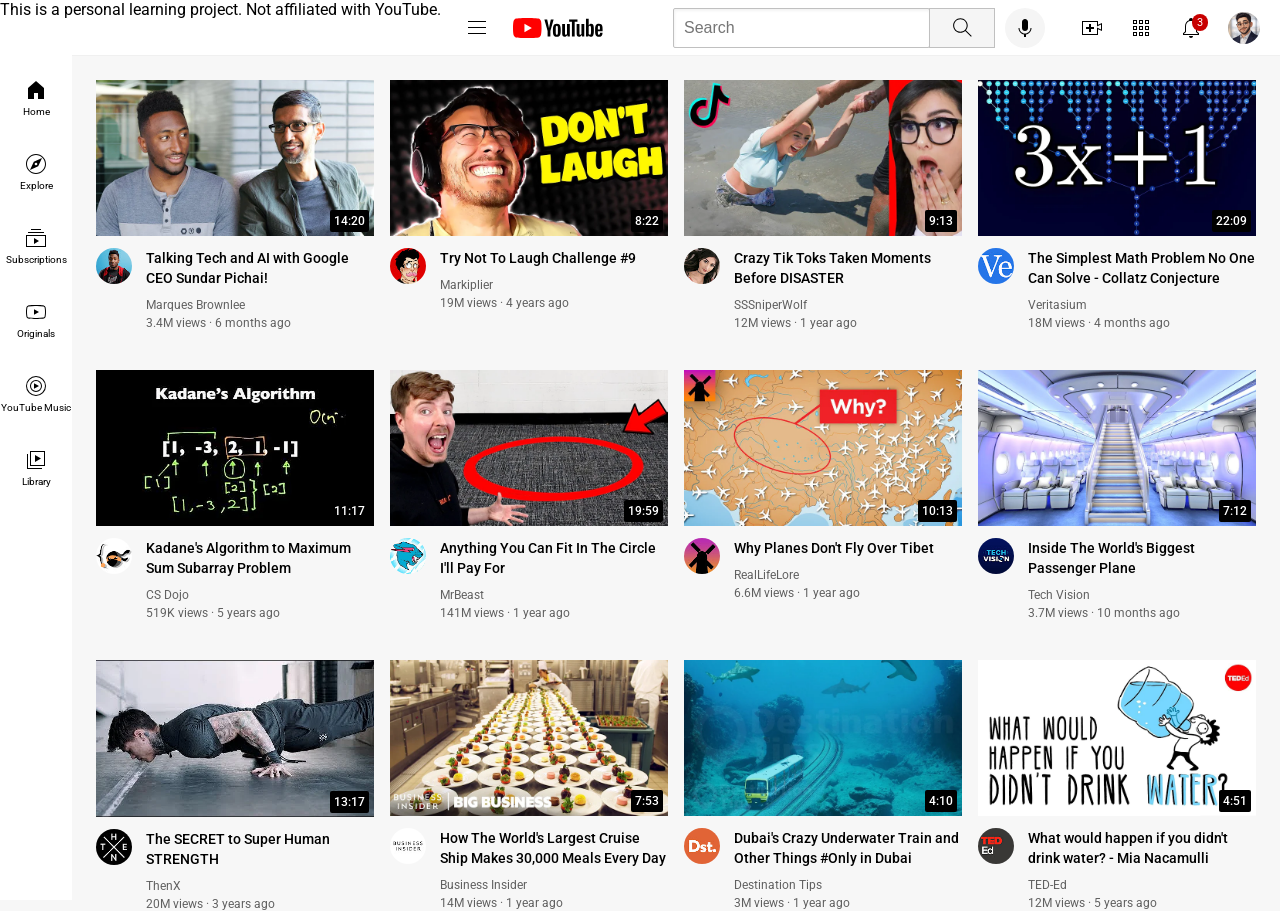
==== index.html @ 5ce77822 "Update index.html" ====
<!DOCTYPE html>
<html>
  <head>
    <title> Youtube.com Clone </title>

    <link rel="preconnect" href="https://fonts.googleapis.com">
    <link rel="preconnect" href="https://fonts.gstatic.com" crossorigin>
    <link href="https://fonts.googleapis.com/css2?family=Roboto:ital,wght@0,100..900;1,100..900&display=swap"
      rel="stylesheet">

    <link rel="stylesheet" href="styles/general.css">
    <link rel="stylesheet" href="styles/header.css">
    <link rel="stylesheet" href="styles/video.css">
    <link rel="stylesheet" href="styles/sidebar.css">
  </head>

  <body>
    <header class="header"> This is a personal learning project. Not affiliated with YouTube.

      <div class="left-section"> 
        <img class="hamburger-menu" src="icons/hamburger-menu.svg"> 
        <img class="youtube-logo" src="icons/youtube-logo.svg">
      </div>

      <div class="middle-section"> 
        <input class = "search-bar" type="text" placeholder = "Search">
        <button class="search-button"> 
          <img class="search-icon" src="icons/search.svg">
          <div class="tooltip"> Search </div> 
        </button> 
        <button class="voice-search-button"> 
          <img class="voice-search-icon" src="icons/voice-search-icon.svg">
          <div class="tooltip"> Search with your voice </div> 
        </button>
      </div>

      <div class="right-section">

        <div class="upload-icon-container">
          <img class="upload-icon" src= "icons/upload.svg">
          <div class="tooltip"> Create </div> 
        </div>

        <div class="youtube-apps-container">
          <img class="youtube-apps-icon" src="icons/youtube-apps.svg">
          <div class="tooltip"> YouTube apps </div>
        </div>

        <div class="notifications-icon-container">
          <img class="notifications-icon" src="icons/notifications.svg">
          <div class="notifications-count"> 3 </div>
          <div class="tooltip"> Notifications </div>
        </div>

        <img class="current-user-picture" src="channel-pictures/my-channel.png">
      </div>
    </header>

    <nav class="sidebar">
      <div class=" sidebar-link">
        <img src="icons/home.svg">
        <div> Home </div>
      </div>
      <div class=" sidebar-link">
        <img src="icons/explore.svg">
         <div> Explore </div>
      </div>
      <div class=" sidebar-link">
        <img src="icons/subscriptions.svg">
        <div> Subscriptions </div>
      </div>
      <div class=" sidebar-link">
        <img src="icons/originals.svg">
        <div> Originals </div>
      </div>
      <div class=" sidebar-link">
        <img src="icons/youtube-music.svg">
        <div> YouTube Music </div>
      </div>
      <div class=" sidebar-link">
        <img src="icons/library.svg">
        <div> Library </div>
      </div>
    </nav>

    <main>
      <section class="video-grid">
        <!-- 0 Video Preview Content -->
        <div class="video-preview">
          <!-- 1st Vertical Layout (Thumbnail + Content) -->
          <div class="thumbnail-row">
            <img class = "thumbnail" src="thumbnail/thumbnail-1.webp">
            <div class="video-time" >14:20 </div>
          </div>
          <!-- end 1 -->

          <!-- 2nd Horizontal Layout (Channel Pic + Title/ Author/ Date) -->
          <div class="video-info-grid">
            <div class="channel-picture">
              <img class="profile-picture" src="channel-pictures/channel-1.jpeg">
            </div>

            <!-- Inner Vertical Layout (Title + Author + Date) -->
            <div class="video-info">
              <p class = "video-title"> Talking Tech and AI with Google CEO Sundar Pichai! </p>
              <p class = "video-author"> Marques Brownlee </p> 
              <p class = "video-stats"> 3.4M views &#183; 6 months ago </p>  
            </div>
          </div>
          <!-- end 2 -->
        </div>
        <!-- end 0 -->

        <div class="video-preview">
          <div class="thumbnail-row">
            <img class = "thumbnail" src="thumbnail/thumbnail-2.webp">
            <div class="video-time" > 8:22 </div>
          </div>

          <div class="video-info-grid">
            <div class="channel-picture">
              <img class="profile-picture" src="channel-pictures/channel-2.jpeg">
            </div>

            <div class="video-info">
              <p class = "video-title"> Try Not To Laugh Challenge #9 </p>
              <p class = "video-author"> Markiplier </p> 
              <p class = "video-stats"> 19M views &#183; 4 years ago </p> 
            </div>
          </div>
        </div>

        <div class="video-preview">
          <div class="thumbnail-row">
            <img class = "thumbnail" src="thumbnail/thumbnail-3.webp">
            <div class="video-time" > 9:13 </div>
          </div>

          <div class="video-info-grid">
            <div class="channel-picture">
              <img class="profile-picture" src="channel-pictures/channel-3.jpeg">
            </div>

            <div class="video-info">
              <p class = "video-title"> Crazy Tik Toks Taken Moments Before DISASTER </p>
              <p class = "video-author"> SSSniperWolf </p> 
              <p class = "video-stats"> 12M views &#183; 1 year ago </p>
            </div>
          </div>
        </div>


        <div class="video-preview">
          <div class="thumbnail-row">
            <img class = "thumbnail" src="thumbnail/thumbnail-4.webp">
            <div class="video-time" > 22:09 </div>
          </div>

          <div class="video-info-grid">
            <div class="channel-picture">
              <img class="profile-picture" src="channel-pictures/channel-4.jpeg">
            </div>

            <div class="video-info">
              <p class = "video-title"> The Simplest Math Problem No One Can Solve - Collatz Conjecture </p>
              <p class = "video-author"> Veritasium </p> 
              <p class = "video-stats"> 18M views &#183; 4 months ago </p>
            </div>
          </div>
        </div>

        <div class="video-preview">
          <div class="thumbnail-row">
            <img class = "thumbnail" src="thumbnail/thumbnail-5.webp">
            <div class="video-time" >11:17 </div>
          </div>

          <div class="video-info-grid">
            <div class="channel-picture">
              <img class="profile-picture" src="channel-pictures/channel-5.jpeg">
            </div>

            <div class="video-info">
              <p class = "video-title"> Kadane's Algorithm to Maximum Sum Subarray Problem </p>
              <p class = "video-author"> CS Dojo </p> 
              <p class = "video-stats"> 519K views &#183; 5 years ago </p>  
            </div>
          </div>
        </div>

        <div class="video-preview">
          <div class="thumbnail-row">
            <img class = "thumbnail" src="thumbnail/thumbnail-6.webp">
            <div class="video-time" >19:59 </div>
          </div>

          <div class="video-info-grid">
            <div class="channel-picture">
              <img class="profile-picture" src="channel-pictures/channel-6.jpeg">
            </div>

            <div class="video-info">
              <p class = "video-title"> Anything You Can Fit In The Circle I'll Pay For </p>
              <p class = "video-author"> MrBeast </p> 
              <p class = "video-stats"> 141M views &#183; 1 year ago </p> 
            </div>
          </div>
        </div>

        <div class="video-preview">
          <div class="thumbnail-row">
            <img class = "thumbnail" src="thumbnail/thumbnail-7.webp">
            <div class="video-time" > 10:13 </div>
          </div>

          <div class="video-info-grid">
            <div class="channel-picture">
              <img class="profile-picture" src="channel-pictures/channel-7.jpeg">
            </div>

            <div class="video-info">
              <p class = "video-title"> Why Planes Don't Fly Over Tibet </p>
              <p class = "video-author"> RealLifeLore </p> 
              <p class = "video-stats"> 6.6M views &#183; 1 year ago </p> 
            </div>
          </div>
        </div> 

        <div class="video-preview">
          <div class="thumbnail-row">
            <img class = "thumbnail" src="thumbnail/thumbnail-8.webp">
            <div class="video-time" > 7:12 </div>
          </div>

          <div class="video-info-grid">
            <div class="channel-picture">
              <img class="profile-picture" src="channel-pictures/channel-8.jpeg">
            </div>

            <div class="video-info">
              <p class = "video-title"> Inside The World's Biggest Passenger Plane </p>
              <p class = "video-author"> Tech Vision </p> 
              <p class = "video-stats"> 3.7M views &#183; 10 months ago </p> 
            </div>
          </div>
        </div> 

        <div class="video-preview">
          <div class="thumbnail-row">
            <img class = "thumbnail" src="thumbnail/thumbnail-9.webp">
            <div class="video-time"> 13:17 </div>
          </div>

          <div class="video-info-grid">
            <div class="channel-picture">
              <img class="profile-picture" src="channel-pictures/channel-9.jpeg">
            </div>

            <div class="video-info">
              <p class = "video-title"> The SECRET to Super Human STRENGTH </p>
              <p class = "video-author"> ThenX </p> 
              <p class = "video-stats"> 20M views &#183; 3 years ago </p> 
            </div>
          </div>
        </div>

        <div class="video-preview">
          <div class="thumbnail-row">
            <img class = "thumbnail" src="thumbnail/thumbnail-10.webp">
            <div class="video-time" > 7:53 </div>
          </div>

          <div class="video-info-grid">
            <div class="channel-picture">
              <img class="profile-picture" src="channel-pictures/channel-10.jpeg">
            </div>

            <div class="video-info">
              <p class = "video-title"> How The World's Largest Cruise Ship Makes 30,000 Meals Every Day </p>
              <p class = "video-author"> Business Insider </p> 
              <p class = "video-stats"> 14M views &#183; 1 year ago </p> 
            </div>
          </div>
        </div> 

        <div class="video-preview">
          <div class="thumbnail-row">
            <img class = "thumbnail" src="thumbnail/thumbnail-11.webp">
            <div class="video-time" > 4:10 </div>
          </div>

          <div class="video-info-grid">
            <div class="channel-picture">
              <img class="profile-picture" src="channel-pictures/channel-11.jpeg">
            </div>

            <div class="video-info">
              <p class = "video-title"> Dubai's Crazy Underwater Train and Other Things #Only in Dubai </p>
              <p class = "video-author"> Destination Tips </p> 
              <p class = "video-stats"> 3M views &#183; 1 year ago </p> 
            </div>
          </div>
        </div> 

        <div class="video-preview">
          <div class="thumbnail-row">
            <img class = "thumbnail" src="thumbnail/thumbnail-12.webp">
            <div class="video-time" > 4:51 </div>
          </div>

          <div class="video-info-grid">
            <div class="channel-picture">
              <img class="profile-picture" src="channel-pictures/channel-12.jpeg">
            </div>

            <div class="video-info">
              <p class = "video-title"> What would happen if you didn't drink water? - Mia Nacamulli </p>
              <p class = "video-author"> TED-Ed </p> 
              <p class = "video-stats"> 12M views &#183; 5 years ago </p> 
            </div>
          </div>
        </div> 
      
      
      
      
      </section> 
    </main>
  </body>
</html>

<!--
We cannot put stuff inside an image, so a trick is to wrap the image around a div.
- -->
---- styles/general.css ----
p{
  margin-top: 0;
  margin-bottom: 0;
}

body{
  font-family: Roboto, Arial;
  margin: 0;
  padding-top: 80px;
  padding-left: 96px;
  padding-right: 24px;
  background-color: rgb(247, 247, 247);
}
---- styles/header.css ----
.header{
  height: 55px;
  display: flex;
  flex-direction: row;
  justify-content: space-between;
  
  position: fixed;
  top: 0;
  left: 0;
  right: 0;
  z-index: 100;

  background-color: white;

    border-bottom-style: solid;
  border-bottom-width: 1px;
  border-bottom-color: rgb(240, 240, 240);
}

.left-section{
  display: flex;
  align-items: center;
}

.hamburger-menu{
  height: 24px;
  margin-left: 24px;
  margin-right: 24px;
}

.youtube-logo{
  height: 20px;
}

.middle-section{
  flex: 1;
  margin-left: 70px;
  margin-right: 35px;
  max-width: 500px;
  display: flex;
  align-items: center;
}

.search-bar{
  flex: 1;
  height: 36px;
  padding-left: 10px;
  font-size: 16px;
  border-width: 1px;
  border-style: solid;
  border-color: rgb(192, 192, 192);
  border-radius: 2px;
  box-shadow: inset 1px 2px 3px rgba(0, 0, 0, 0.05);
  width:0;

}

.search-bar::placeholder{
  font-size: 16px;
}

.search-button{
  height: 40px;
  width: 66px;
  background-color: rgb(245, 245, 245);
  border-width: 1px;
  border-style: solid;
  border-color: rgb(192, 192, 192);
  margin-left: -1px;
  margin-right: 10px;
}

.search-button,
.voice-search-button,
.upload-icon-container,
.youtube-apps-container,
.notifications-icon-container {
  position: relative;
  display: flex;
  justify-content: center;
  align-items: center;

}

.search-button .tooltip,
.voice-search-button .tooltip,
.upload-icon-container .tooltip,
.youtube-apps-container .tooltip,
.notifications-icon-container .tooltip{
  position: absolute;
  background-color: gray;
  color: white;
  padding-top: 4px;
  padding-bottom: 4px;
  padding-left: 8px;
  padding-right: 8px;
  border-radius: 2px;
  font-size: 12px;
  bottom: -30px;
  opacity: 0;
  transition: opacity 0.15s;
  pointer-events: none;
  white-space: nowrap;

}

.search-button:hover .tooltip,
.voice-search-button:hover .tooltip,
.upload-icon-container:hover .tooltip,
.youtube-apps-container:hover .tooltip,
.notifications-icon-container:hover .tooltip {
  opacity: 1;
}

.search-icon{
  height: 25px;


}

.voice-search-button{
  height: 40px;
  width: 40px;
  border-radius: 20px;
  border: none;
  background-color: rgb(245, 245, 245);
}

.voice-search-icon{
  height: 24px;

}

.right-section{
  width: 180px;
  margin-right: 20px;
  display: flex;
  align-items: center;
  justify-content: space-between;
  flex-shrink: 0;
}

.upload-icon,
.youtube-apps-icon,
.notifications-icon{
  height: 24px;
}

.notifications-count{
  position: absolute;
  top: -2px;
  right: -5px;
  background-color: rgb(200, 0, 0);
  color: white;

  font-size: 11px;
  padding-left: 5px;
  padding-right: 5px;
  padding-top: 2px;
  padding-bottom: 2px;
  border-radius: 10px;
}

.current-user-picture{
  height: 32px;
  border-radius: 16px;
}
---- styles/video.css ----
.thumbnail-row{
  margin-bottom: 8px;
  position: relative;
}

.thumbnail{
  width: 100%;
}

.video-info-grid{
  display: grid;
  grid-template-columns: 50px 1fr;
}

.profile-picture{
  width: 36px; /*this is inside channel picture, so we might have to match or lessen width (50px) */
  border-radius: 50px;
}

.video-title{
  margin-top: 0;
  font-size: 14px;
  font-weight: 500;
  line-height: 20px;
  margin-bottom: 10px;
}

.video-author{
  margin-bottom:4px;
}

.video-author, 
.video-stats{
  font-size: 12px;
  color: rgb(96, 96, 96)
}

.video-grid{
  display: grid;
  grid-template-columns: 1fr 1fr 1fr;
  column-gap: 16px;
  row-gap: 40px;
}

@media (max-width: 750px) {
  .video-grid{
    grid-template-columns: 1fr 1fr;
  }
}

/* Redundant - only for practice

@media (min-width: 751px) and (max-width: 999px) {
    .video-grid{
    grid-template-columns: 1fr 1fr 1fr;
  }
}
*/
@media (min-width: 1000px) {
  .video-grid{
    grid-template-columns: 1fr 1fr 1fr 1fr;
  }
}

.video-time{
  font-size: 12px;
  font-weight: 500;

  padding: 4px;
  border-radius: 2px;
  background-color: black;
  color: white;
  position: absolute;
  bottom: 8px;
  right: 5px;
}
---- styles/sidebar.css ----
.sidebar{
  position: fixed;
  left: 0;
  bottom: 0;
  top: 55px;
  background-color: white;
  width: 72px;
  z-index: 200;
  padding-top: 5px;
}

.sidebar-link{
  height: 74px;

  display: flex;
  justify-content: center; 
  align-items: center;
  flex-direction: column;
  cursor: pointer;

}

.sidebar-link:hover{
  background-color: rgb(235, 235, 235);

}

.sidebar-link img{
  height: 24px;
  margin-bottom: 4px;
}

.sidebar-link div{
  font-size: 10px;
}
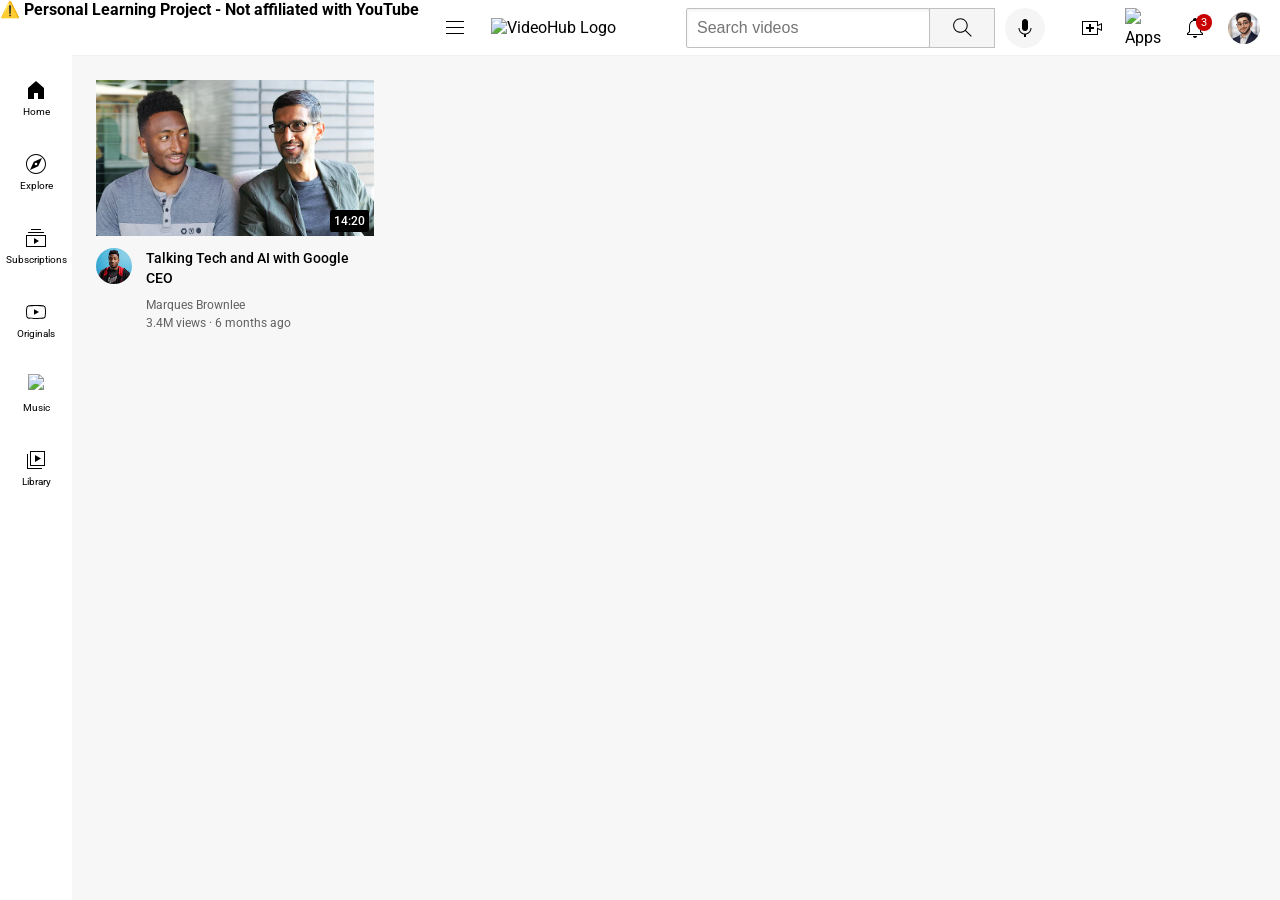
==== commit 628be4a8: "Update index.html" ====
--- a/index.html
+++ b/index.html
@@ -1,12 +1,10 @@
 <!DOCTYPE html>
 <html>
   <head>
-    <title> Youtube.com Clone </title>
-
+    <title>VideoHub Learning Project</title>
     <link rel="preconnect" href="https://fonts.googleapis.com">
     <link rel="preconnect" href="https://fonts.gstatic.com" crossorigin>
-    <link href="https://fonts.googleapis.com/css2?family=Roboto:ital,wght@0,100..900;1,100..900&display=swap"
-      rel="stylesheet">
+    <link href="https://fonts.googleapis.com/css2?family=Roboto:ital,wght@0,100..900;1,100..900&display=swap" rel="stylesheet">
 
     <link rel="stylesheet" href="styles/general.css">
     <link rel="stylesheet" href="styles/header.css">
@@ -15,320 +13,80 @@
   </head>
 
   <body>
-    <header class="header"> This is a personal learning project. Not affiliated with YouTube.
+    <!-- Disclaimer visible on the page -->
+    <header class="header">
+      <strong>⚠️ Personal Learning Project - Not affiliated with YouTube</strong>
 
-      <div class="left-section"> 
-        <img class="hamburger-menu" src="icons/hamburger-menu.svg"> 
-        <img class="youtube-logo" src="icons/youtube-logo.svg">
+      <div class="left-section">
+        <img class="hamburger-menu" src="icons/hamburger-menu.svg">
+        <!-- Replace logo with neutral placeholder -->
+        <img class="site-logo" src="icons/videohub-logo.svg" alt="VideoHub Logo">
       </div>
 
-      <div class="middle-section"> 
-        <input class = "search-bar" type="text" placeholder = "Search">
-        <button class="search-button"> 
+      <div class="middle-section">
+        <input class="search-bar" type="text" placeholder="Search videos">
+        <button class="search-button">
           <img class="search-icon" src="icons/search.svg">
-          <div class="tooltip"> Search </div> 
-        </button> 
-        <button class="voice-search-button"> 
+          <div class="tooltip">Search</div>
+        </button>
+        <button class="voice-search-button">
           <img class="voice-search-icon" src="icons/voice-search-icon.svg">
-          <div class="tooltip"> Search with your voice </div> 
+          <div class="tooltip">Voice Search</div>
         </button>
       </div>
 
       <div class="right-section">
-
         <div class="upload-icon-container">
-          <img class="upload-icon" src= "icons/upload.svg">
-          <div class="tooltip"> Create </div> 
+          <img class="upload-icon" src="icons/upload.svg">
+          <div class="tooltip">Create</div>
         </div>
 
-        <div class="youtube-apps-container">
-          <img class="youtube-apps-icon" src="icons/youtube-apps.svg">
-          <div class="tooltip"> YouTube apps </div>
+        <div class="apps-container">
+          <img class="apps-icon" src="icons/apps.svg">
+          <div class="tooltip">Apps</div>
         </div>
 
         <div class="notifications-icon-container">
           <img class="notifications-icon" src="icons/notifications.svg">
-          <div class="notifications-count"> 3 </div>
-          <div class="tooltip"> Notifications </div>
+          <div class="notifications-count">3</div>
+          <div class="tooltip">Notifications</div>
         </div>
 
-        <img class="current-user-picture" src="channel-pictures/my-channel.png">
+        <img class="current-user-picture" src="channel-pictures/my-channel.png" alt="Profile">
       </div>
     </header>
 
     <nav class="sidebar">
-      <div class=" sidebar-link">
-        <img src="icons/home.svg">
-        <div> Home </div>
-      </div>
-      <div class=" sidebar-link">
-        <img src="icons/explore.svg">
-         <div> Explore </div>
-      </div>
-      <div class=" sidebar-link">
-        <img src="icons/subscriptions.svg">
-        <div> Subscriptions </div>
-      </div>
-      <div class=" sidebar-link">
-        <img src="icons/originals.svg">
-        <div> Originals </div>
-      </div>
-      <div class=" sidebar-link">
-        <img src="icons/youtube-music.svg">
-        <div> YouTube Music </div>
-      </div>
-      <div class=" sidebar-link">
-        <img src="icons/library.svg">
-        <div> Library </div>
-      </div>
+      <div class="sidebar-link"><img src="icons/home.svg"><div>Home</div></div>
+      <div class="sidebar-link"><img src="icons/explore.svg"><div>Explore</div></div>
+      <div class="sidebar-link"><img src="icons/subscriptions.svg"><div>Subscriptions</div></div>
+      <div class="sidebar-link"><img src="icons/originals.svg"><div>Originals</div></div>
+      <div class="sidebar-link"><img src="icons/music.svg"><div>Music</div></div>
+      <div class="sidebar-link"><img src="icons/library.svg"><div>Library</div></div>
     </nav>
 
     <main>
       <section class="video-grid">
-        <!-- 0 Video Preview Content -->
-        <div class="video-preview">
-          <!-- 1st Vertical Layout (Thumbnail + Content) -->
-          <div class="thumbnail-row">
-            <img class = "thumbnail" src="thumbnail/thumbnail-1.webp">
-            <div class="video-time" >14:20 </div>
-          </div>
-          <!-- end 1 -->
-
-          <!-- 2nd Horizontal Layout (Channel Pic + Title/ Author/ Date) -->
-          <div class="video-info-grid">
-            <div class="channel-picture">
-              <img class="profile-picture" src="channel-pictures/channel-1.jpeg">
-            </div>
-
-            <!-- Inner Vertical Layout (Title + Author + Date) -->
-            <div class="video-info">
-              <p class = "video-title"> Talking Tech and AI with Google CEO Sundar Pichai! </p>
-              <p class = "video-author"> Marques Brownlee </p> 
-              <p class = "video-stats"> 3.4M views &#183; 6 months ago </p>  
-            </div>
-          </div>
-          <!-- end 2 -->
-        </div>
-        <!-- end 0 -->
-
+        <!-- Example video preview -->
         <div class="video-preview">
           <div class="thumbnail-row">
-            <img class = "thumbnail" src="thumbnail/thumbnail-2.webp">
-            <div class="video-time" > 8:22 </div>
+            <img class="thumbnail" src="thumbnail/thumbnail-1.webp" alt="Video thumbnail">
+            <div class="video-time">14:20</div>
           </div>
 
           <div class="video-info-grid">
             <div class="channel-picture">
-              <img class="profile-picture" src="channel-pictures/channel-2.jpeg">
+              <img class="profile-picture" src="channel-pictures/channel-1.jpeg" alt="Profile">
             </div>
-
             <div class="video-info">
-              <p class = "video-title"> Try Not To Laugh Challenge #9 </p>
-              <p class = "video-author"> Markiplier </p> 
-              <p class = "video-stats"> 19M views &#183; 4 years ago </p> 
+              <p class="video-title">Talking Tech and AI with Google CEO</p>
+              <p class="video-author">Marques Brownlee</p>
+              <p class="video-stats">3.4M views · 6 months ago</p>
             </div>
           </div>
         </div>
-
-        <div class="video-preview">
-          <div class="thumbnail-row">
-            <img class = "thumbnail" src="thumbnail/thumbnail-3.webp">
-            <div class="video-time" > 9:13 </div>
-          </div>
-
-          <div class="video-info-grid">
-            <div class="channel-picture">
-              <img class="profile-picture" src="channel-pictures/channel-3.jpeg">
-            </div>
-
-            <div class="video-info">
-              <p class = "video-title"> Crazy Tik Toks Taken Moments Before DISASTER </p>
-              <p class = "video-author"> SSSniperWolf </p> 
-              <p class = "video-stats"> 12M views &#183; 1 year ago </p>
-            </div>
-          </div>
-        </div>
-
-
-        <div class="video-preview">
-          <div class="thumbnail-row">
-            <img class = "thumbnail" src="thumbnail/thumbnail-4.webp">
-            <div class="video-time" > 22:09 </div>
-          </div>
-
-          <div class="video-info-grid">
-            <div class="channel-picture">
-              <img class="profile-picture" src="channel-pictures/channel-4.jpeg">
-            </div>
-
-            <div class="video-info">
-              <p class = "video-title"> The Simplest Math Problem No One Can Solve - Collatz Conjecture </p>
-              <p class = "video-author"> Veritasium </p> 
-              <p class = "video-stats"> 18M views &#183; 4 months ago </p>
-            </div>
-          </div>
-        </div>
-
-        <div class="video-preview">
-          <div class="thumbnail-row">
-            <img class = "thumbnail" src="thumbnail/thumbnail-5.webp">
-            <div class="video-time" >11:17 </div>
-          </div>
-
-          <div class="video-info-grid">
-            <div class="channel-picture">
-              <img class="profile-picture" src="channel-pictures/channel-5.jpeg">
-            </div>
-
-            <div class="video-info">
-              <p class = "video-title"> Kadane's Algorithm to Maximum Sum Subarray Problem </p>
-              <p class = "video-author"> CS Dojo </p> 
-              <p class = "video-stats"> 519K views &#183; 5 years ago </p>  
-            </div>
-          </div>
-        </div>
-
-        <div class="video-preview">
-          <div class="thumbnail-row">
-            <img class = "thumbnail" src="thumbnail/thumbnail-6.webp">
-            <div class="video-time" >19:59 </div>
-          </div>
-
-          <div class="video-info-grid">
-            <div class="channel-picture">
-              <img class="profile-picture" src="channel-pictures/channel-6.jpeg">
-            </div>
-
-            <div class="video-info">
-              <p class = "video-title"> Anything You Can Fit In The Circle I'll Pay For </p>
-              <p class = "video-author"> MrBeast </p> 
-              <p class = "video-stats"> 141M views &#183; 1 year ago </p> 
-            </div>
-          </div>
-        </div>
-
-        <div class="video-preview">
-          <div class="thumbnail-row">
-            <img class = "thumbnail" src="thumbnail/thumbnail-7.webp">
-            <div class="video-time" > 10:13 </div>
-          </div>
-
-          <div class="video-info-grid">
-            <div class="channel-picture">
-              <img class="profile-picture" src="channel-pictures/channel-7.jpeg">
-            </div>
-
-            <div class="video-info">
-              <p class = "video-title"> Why Planes Don't Fly Over Tibet </p>
-              <p class = "video-author"> RealLifeLore </p> 
-              <p class = "video-stats"> 6.6M views &#183; 1 year ago </p> 
-            </div>
-          </div>
-        </div> 
-
-        <div class="video-preview">
-          <div class="thumbnail-row">
-            <img class = "thumbnail" src="thumbnail/thumbnail-8.webp">
-            <div class="video-time" > 7:12 </div>
-          </div>
-
-          <div class="video-info-grid">
-            <div class="channel-picture">
-              <img class="profile-picture" src="channel-pictures/channel-8.jpeg">
-            </div>
-
-            <div class="video-info">
-              <p class = "video-title"> Inside The World's Biggest Passenger Plane </p>
-              <p class = "video-author"> Tech Vision </p> 
-              <p class = "video-stats"> 3.7M views &#183; 10 months ago </p> 
-            </div>
-          </div>
-        </div> 
-
-        <div class="video-preview">
-          <div class="thumbnail-row">
-            <img class = "thumbnail" src="thumbnail/thumbnail-9.webp">
-            <div class="video-time"> 13:17 </div>
-          </div>
-
-          <div class="video-info-grid">
-            <div class="channel-picture">
-              <img class="profile-picture" src="channel-pictures/channel-9.jpeg">
-            </div>
-
-            <div class="video-info">
-              <p class = "video-title"> The SECRET to Super Human STRENGTH </p>
-              <p class = "video-author"> ThenX </p> 
-              <p class = "video-stats"> 20M views &#183; 3 years ago </p> 
-            </div>
-          </div>
-        </div>
-
-        <div class="video-preview">
-          <div class="thumbnail-row">
-            <img class = "thumbnail" src="thumbnail/thumbnail-10.webp">
-            <div class="video-time" > 7:53 </div>
-          </div>
-
-          <div class="video-info-grid">
-            <div class="channel-picture">
-              <img class="profile-picture" src="channel-pictures/channel-10.jpeg">
-            </div>
-
-            <div class="video-info">
-              <p class = "video-title"> How The World's Largest Cruise Ship Makes 30,000 Meals Every Day </p>
-              <p class = "video-author"> Business Insider </p> 
-              <p class = "video-stats"> 14M views &#183; 1 year ago </p> 
-            </div>
-          </div>
-        </div> 
-
-        <div class="video-preview">
-          <div class="thumbnail-row">
-            <img class = "thumbnail" src="thumbnail/thumbnail-11.webp">
-            <div class="video-time" > 4:10 </div>
-          </div>
-
-          <div class="video-info-grid">
-            <div class="channel-picture">
-              <img class="profile-picture" src="channel-pictures/channel-11.jpeg">
-            </div>
-
-            <div class="video-info">
-              <p class = "video-title"> Dubai's Crazy Underwater Train and Other Things #Only in Dubai </p>
-              <p class = "video-author"> Destination Tips </p> 
-              <p class = "video-stats"> 3M views &#183; 1 year ago </p> 
-            </div>
-          </div>
-        </div> 
-
-        <div class="video-preview">
-          <div class="thumbnail-row">
-            <img class = "thumbnail" src="thumbnail/thumbnail-12.webp">
-            <div class="video-time" > 4:51 </div>
-          </div>
-
-          <div class="video-info-grid">
-            <div class="channel-picture">
-              <img class="profile-picture" src="channel-pictures/channel-12.jpeg">
-            </div>
-
-            <div class="video-info">
-              <p class = "video-title"> What would happen if you didn't drink water? - Mia Nacamulli </p>
-              <p class = "video-author"> TED-Ed </p> 
-              <p class = "video-stats"> 12M views &#183; 5 years ago </p> 
-            </div>
-          </div>
-        </div> 
-      
-      
-      
-      
-      </section> 
+        <!-- Add other videos similarly -->
+      </section>
     </main>
   </body>
 </html>
-
-<!--
-We cannot put stuff inside an image, so a trick is to wrap the image around a div.
-- -->
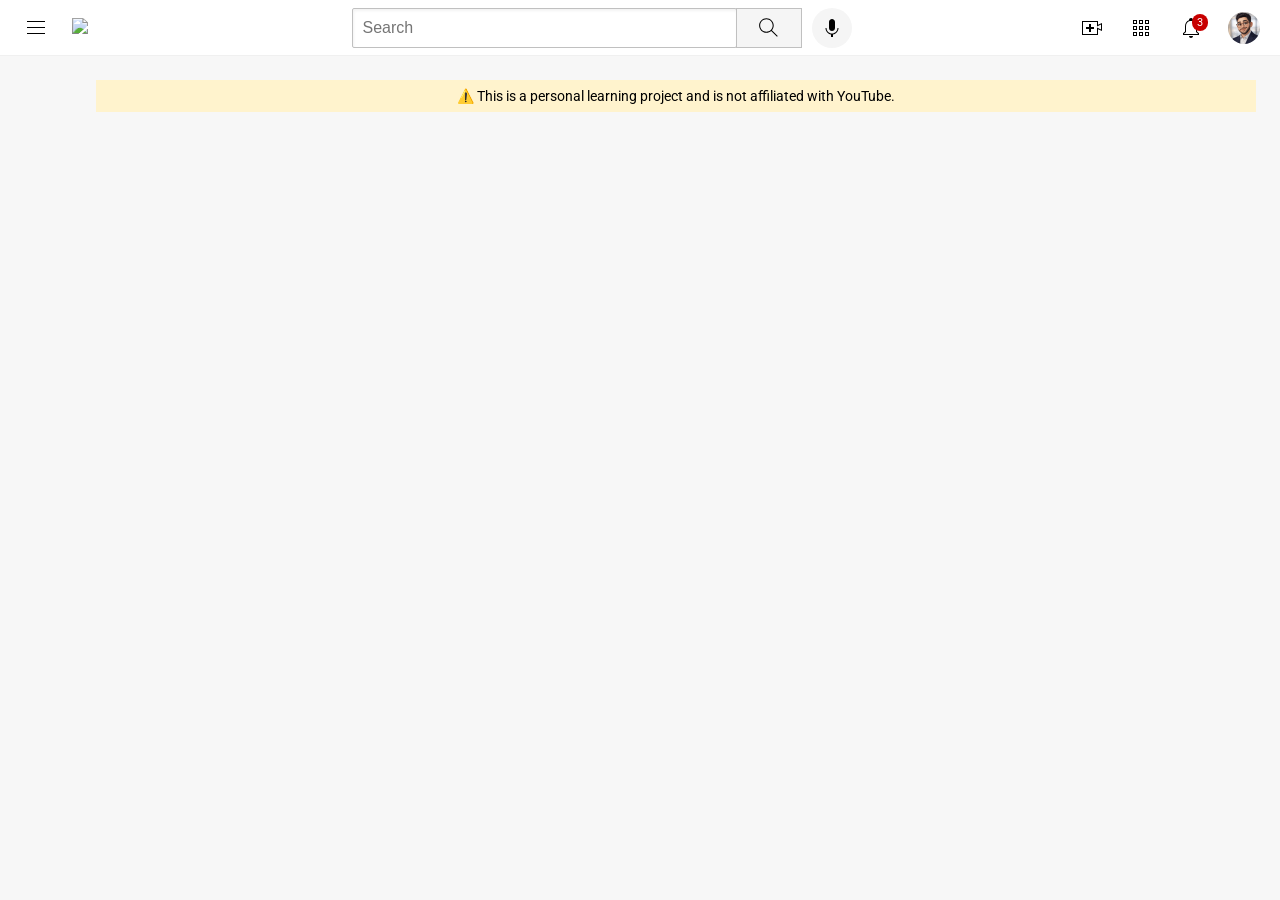
==== commit 4ffeca4a: "Update index.html" ====
--- a/index.html
+++ b/index.html
@@ -1,10 +1,12 @@
 <!DOCTYPE html>
 <html>
   <head>
-    <title>VideoHub Learning Project</title>
+    <title>VideoHub - Learning Project</title>
+
     <link rel="preconnect" href="https://fonts.googleapis.com">
     <link rel="preconnect" href="https://fonts.gstatic.com" crossorigin>
-    <link href="https://fonts.googleapis.com/css2?family=Roboto:ital,wght@0,100..900;1,100..900&display=swap" rel="stylesheet">
+    <link href="https://fonts.googleapis.com/css2?family=Roboto:ital,wght@0,100..900;1,100..900&display=swap"
+      rel="stylesheet">
 
     <link rel="stylesheet" href="styles/general.css">
     <link rel="stylesheet" href="styles/header.css">
@@ -13,80 +15,51 @@
   </head>
 
   <body>
-    <!-- Disclaimer visible on the page -->
+
+    <!-- simple disclaimer -->
+    <div style="background:#fff3cd;padding:8px;text-align:center;font-size:14px;">
+      ⚠️ This is a personal learning project and is not affiliated with YouTube.
+    </div>
+
     <header class="header">
-      <strong>⚠️ Personal Learning Project - Not affiliated with YouTube</strong>
 
-      <div class="left-section">
-        <img class="hamburger-menu" src="icons/hamburger-menu.svg">
-        <!-- Replace logo with neutral placeholder -->
-        <img class="site-logo" src="icons/videohub-logo.svg" alt="VideoHub Logo">
+      <div class="left-section"> 
+        <img class="hamburger-menu" src="icons/hamburger-menu.svg"> 
+
+        <!-- Replace this file with your own logo -->
+        <img class="youtube-logo" src="icons/site-logo.svg"> 
       </div>
 
-      <div class="middle-section">
-        <input class="search-bar" type="text" placeholder="Search videos">
-        <button class="search-button">
+      <div class="middle-section"> 
+        <input class="search-bar" type="text" placeholder="Search">
+        <button class="search-button"> 
           <img class="search-icon" src="icons/search.svg">
-          <div class="tooltip">Search</div>
-        </button>
-        <button class="voice-search-button">
+          <div class="tooltip"> Search </div> 
+        </button> 
+        <button class="voice-search-button"> 
           <img class="voice-search-icon" src="icons/voice-search-icon.svg">
-          <div class="tooltip">Voice Search</div>
+          <div class="tooltip"> Search with voice </div> 
         </button>
       </div>
 
       <div class="right-section">
+
         <div class="upload-icon-container">
           <img class="upload-icon" src="icons/upload.svg">
-          <div class="tooltip">Create</div>
+          <div class="tooltip"> Create </div> 
         </div>
 
-        <div class="apps-container">
-          <img class="apps-icon" src="icons/apps.svg">
-          <div class="tooltip">Apps</div>
+        <div class="youtube-apps-container">
+          <img class="youtube-apps-icon" src="icons/youtube-apps.svg">
+          <div class="tooltip"> Apps </div>
         </div>
 
         <div class="notifications-icon-container">
           <img class="notifications-icon" src="icons/notifications.svg">
           <div class="notifications-count">3</div>
-          <div class="tooltip">Notifications</div>
+          <div class="tooltip"> Notifications </div>
         </div>
 
-        <img class="current-user-picture" src="channel-pictures/my-channel.png" alt="Profile">
+        <img class="current-user-picture" src="channel-pictures/my-channel.png">
       </div>
     </header>
-
-    <nav class="sidebar">
-      <div class="sidebar-link"><img src="icons/home.svg"><div>Home</div></div>
-      <div class="sidebar-link"><img src="icons/explore.svg"><div>Explore</div></div>
-      <div class="sidebar-link"><img src="icons/subscriptions.svg"><div>Subscriptions</div></div>
-      <div class="sidebar-link"><img src="icons/originals.svg"><div>Originals</div></div>
-      <div class="sidebar-link"><img src="icons/music.svg"><div>Music</div></div>
-      <div class="sidebar-link"><img src="icons/library.svg"><div>Library</div></div>
-    </nav>
-
-    <main>
-      <section class="video-grid">
-        <!-- Example video preview -->
-        <div class="video-preview">
-          <div class="thumbnail-row">
-            <img class="thumbnail" src="thumbnail/thumbnail-1.webp" alt="Video thumbnail">
-            <div class="video-time">14:20</div>
-          </div>
-
-          <div class="video-info-grid">
-            <div class="channel-picture">
-              <img class="profile-picture" src="channel-pictures/channel-1.jpeg" alt="Profile">
-            </div>
-            <div class="video-info">
-              <p class="video-title">Talking Tech and AI with Google CEO</p>
-              <p class="video-author">Marques Brownlee</p>
-              <p class="video-stats">3.4M views · 6 months ago</p>
-            </div>
-          </div>
-        </div>
-        <!-- Add other videos similarly -->
-      </section>
-    </main>
-  </body>
-</html>
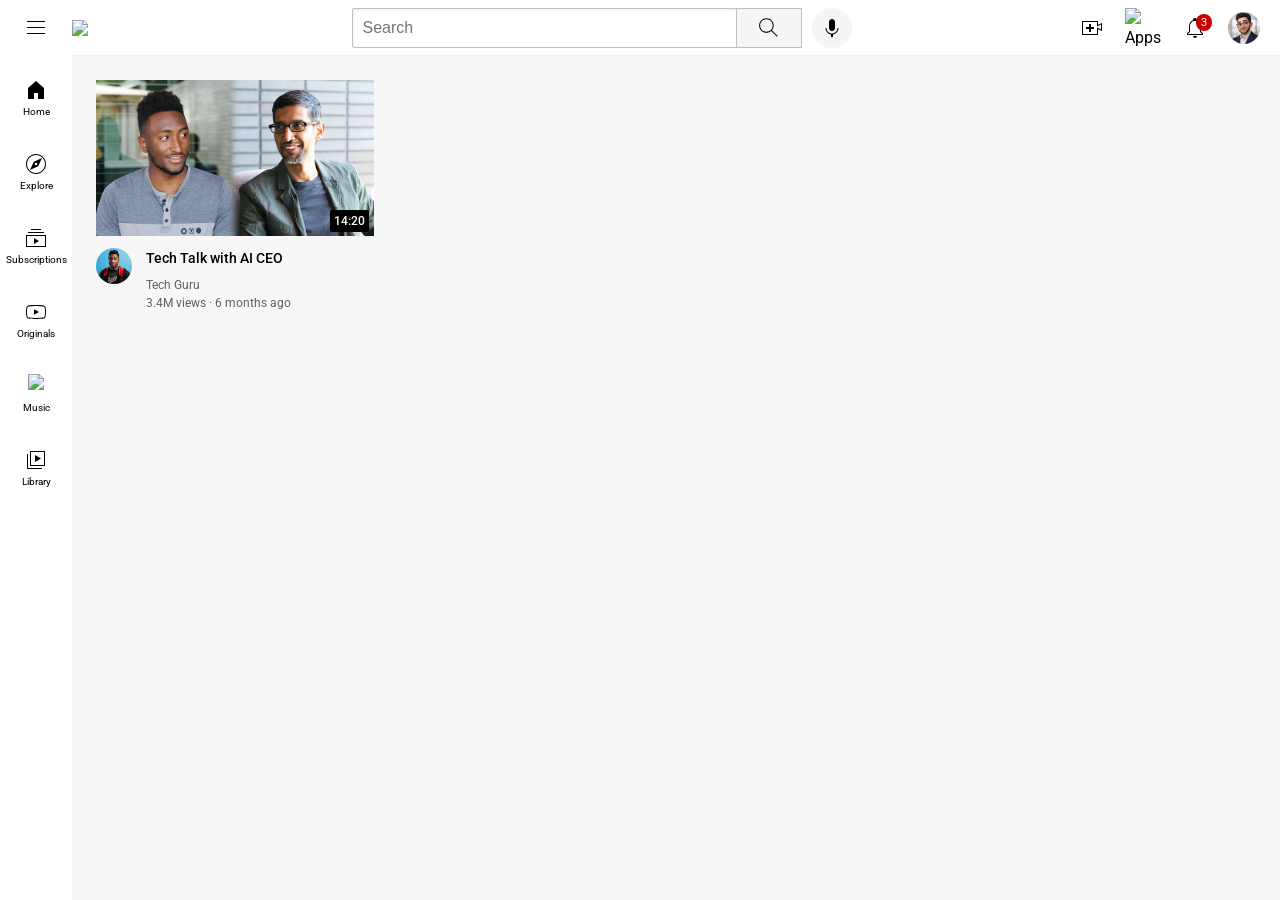
==== commit 93856454: "Add files via upload" ====
--- a/index.html
+++ b/index.html
@@ -1,7 +1,7 @@
 <!DOCTYPE html>
 <html>
   <head>
-    <title>VideoHub - Learning Project</title>
+    <title>Video Platform Demo</title>
 
     <link rel="preconnect" href="https://fonts.googleapis.com">
     <link rel="preconnect" href="https://fonts.gstatic.com" crossorigin>
@@ -15,19 +15,11 @@
   </head>
 
   <body>
-
-    <!-- simple disclaimer -->
-    <div style="background:#fff3cd;padding:8px;text-align:center;font-size:14px;">
-      ⚠️ This is a personal learning project and is not affiliated with YouTube.
-    </div>
-
     <header class="header">
 
       <div class="left-section"> 
         <img class="hamburger-menu" src="icons/hamburger-menu.svg"> 
-
-        <!-- Replace this file with your own logo -->
-        <img class="youtube-logo" src="icons/site-logo.svg"> 
+        <img class="site-logo" src="icons/site-logo.svg">
       </div>
 
       <div class="middle-section"> 
@@ -38,28 +30,80 @@
         </button> 
         <button class="voice-search-button"> 
           <img class="voice-search-icon" src="icons/voice-search-icon.svg">
-          <div class="tooltip"> Search with voice </div> 
+          <div class="tooltip"> Voice Search </div> 
         </button>
       </div>
 
       <div class="right-section">
-
         <div class="upload-icon-container">
           <img class="upload-icon" src="icons/upload.svg">
           <div class="tooltip"> Create </div> 
         </div>
 
-        <div class="youtube-apps-container">
-          <img class="youtube-apps-icon" src="icons/youtube-apps.svg">
+        <div class="apps-container">
+          <img class="apps-icon" src="icons/apps.svg">
           <div class="tooltip"> Apps </div>
         </div>
 
         <div class="notifications-icon-container">
           <img class="notifications-icon" src="icons/notifications.svg">
-          <div class="notifications-count">3</div>
+          <div class="notifications-count"> 3 </div>
           <div class="tooltip"> Notifications </div>
         </div>
 
         <img class="current-user-picture" src="channel-pictures/my-channel.png">
       </div>
     </header>
+
+    <nav class="sidebar">
+      <div class="sidebar-link">
+        <img src="icons/home.svg">
+        <div> Home </div>
+      </div>
+      <div class="sidebar-link">
+        <img src="icons/explore.svg">
+        <div> Explore </div>
+      </div>
+      <div class="sidebar-link">
+        <img src="icons/subscriptions.svg">
+        <div> Subscriptions </div>
+      </div>
+      <div class="sidebar-link">
+        <img src="icons/originals.svg">
+        <div> Originals </div>
+      </div>
+      <div class="sidebar-link">
+        <img src="icons/music.svg">
+        <div> Music </div>
+      </div>
+      <div class="sidebar-link">
+        <img src="icons/library.svg">
+        <div> Library </div>
+      </div>
+    </nav>
+
+    <main>
+      <section class="video-grid">
+        <!-- Video previews unchanged, only titles/authors can be generic or neutral -->
+        <div class="video-preview">
+          <div class="thumbnail-row">
+            <img class="thumbnail" src="thumbnail/thumbnail-1.webp">
+            <div class="video-time">14:20</div>
+          </div>
+          <div class="video-info-grid">
+            <div class="channel-picture">
+              <img class="profile-picture" src="channel-pictures/channel-1.jpeg">
+            </div>
+            <div class="video-info">
+              <p class="video-title">Tech Talk with AI CEO</p>
+              <p class="video-author">Tech Guru</p>
+              <p class="video-stats">3.4M views &#183; 6 months ago</p>
+            </div>
+          </div>
+        </div>
+
+        <!-- Keep all other video previews unchanged in structure -->
+      </section> 
+    </main>
+  </body>
+</html>
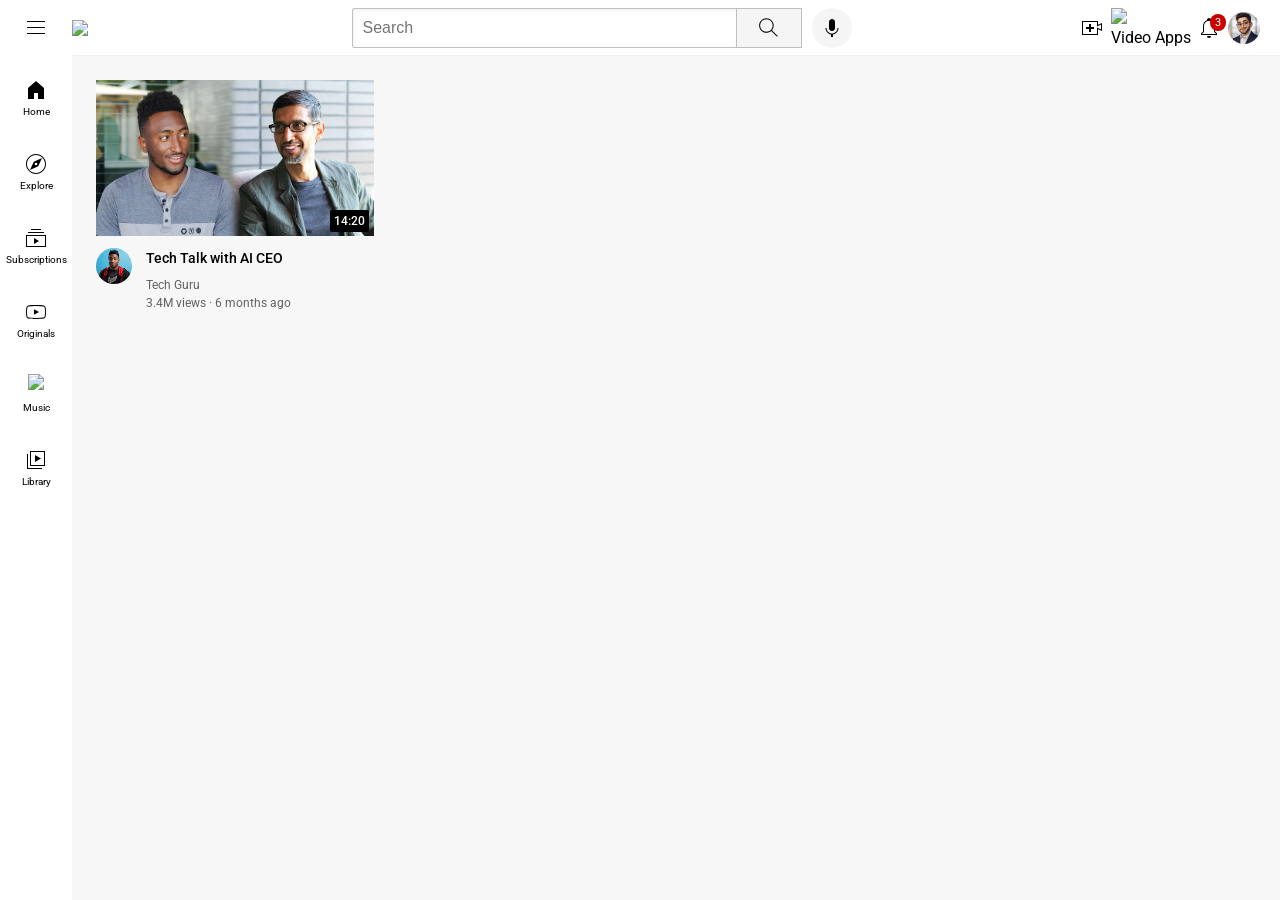
==== commit c151b53f: "Update index.html" ====
--- a/index.html
+++ b/index.html
@@ -35,6 +35,7 @@
       </div>
 
       <div class="right-section">
+
         <div class="upload-icon-container">
           <img class="upload-icon" src="icons/upload.svg">
           <div class="tooltip"> Create </div> 
@@ -42,7 +43,7 @@
 
         <div class="apps-container">
           <img class="apps-icon" src="icons/apps.svg">
-          <div class="tooltip"> Apps </div>
+          <div class="tooltip"> Video Apps </div>
         </div>
 
         <div class="notifications-icon-container">
@@ -84,7 +85,7 @@
 
     <main>
       <section class="video-grid">
-        <!-- Video previews unchanged, only titles/authors can be generic or neutral -->
+
         <div class="video-preview">
           <div class="thumbnail-row">
             <img class="thumbnail" src="thumbnail/thumbnail-1.webp">
@@ -101,9 +102,3 @@
             </div>
           </div>
         </div>
-
-        <!-- Keep all other video previews unchanged in structure -->
-      </section> 
-    </main>
-  </body>
-</html>
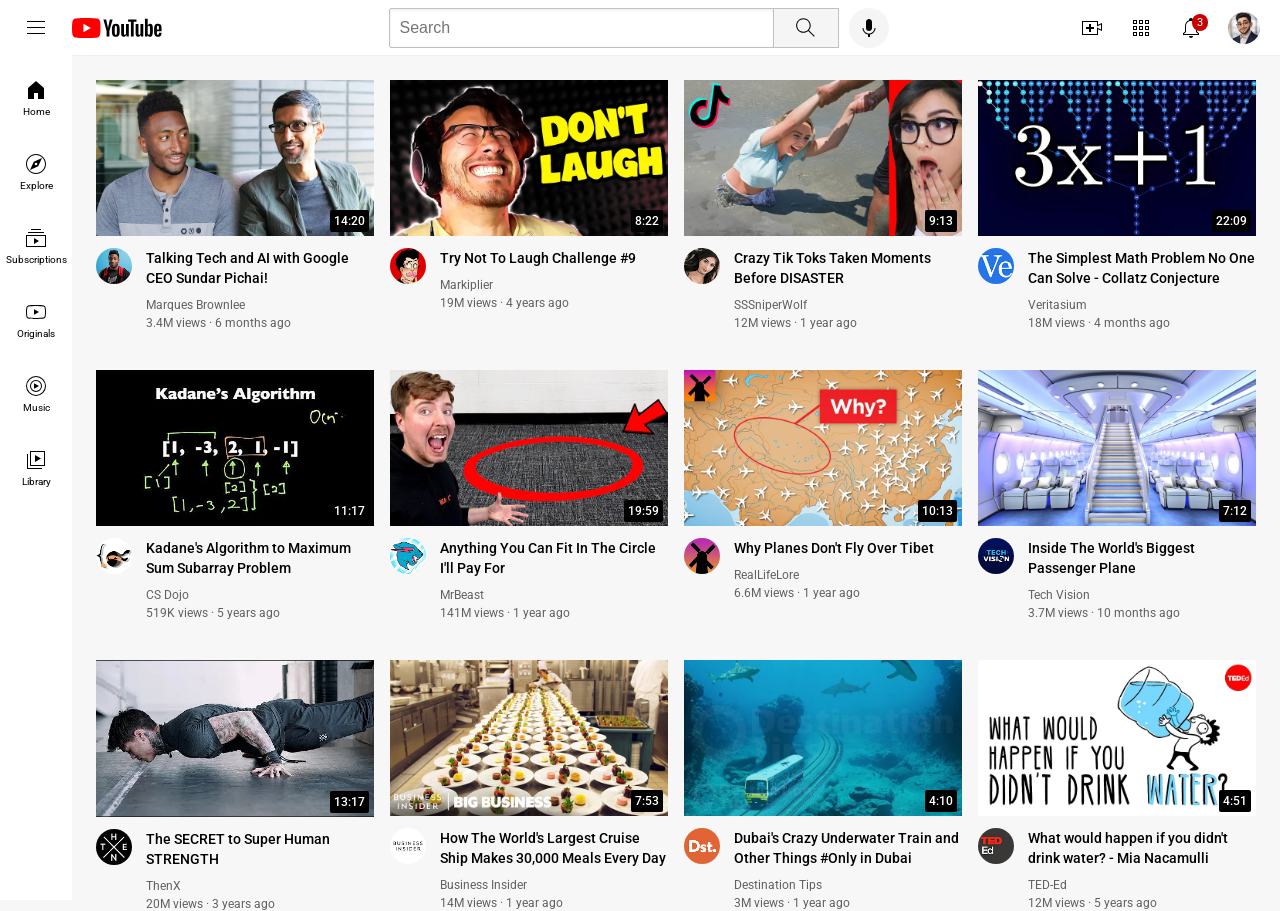
==== commit 4c92d29e: "Update index.html" ====
--- a/index.html
+++ b/index.html
@@ -1,7 +1,7 @@
 <!DOCTYPE html>
 <html>
   <head>
-    <title>Video Platform Demo</title>
+    <title> Video Platform Demo </title>
 
     <link rel="preconnect" href="https://fonts.googleapis.com">
     <link rel="preconnect" href="https://fonts.gstatic.com" crossorigin>
@@ -19,31 +19,31 @@
 
       <div class="left-section"> 
         <img class="hamburger-menu" src="icons/hamburger-menu.svg"> 
-        <img class="site-logo" src="icons/site-logo.svg">
+        <img class="youtube-logo" src="icons/youtube-logo.svg">
       </div>
 
       <div class="middle-section"> 
-        <input class="search-bar" type="text" placeholder="Search">
+        <input class = "search-bar" type="text" placeholder = "Search">
         <button class="search-button"> 
           <img class="search-icon" src="icons/search.svg">
           <div class="tooltip"> Search </div> 
         </button> 
         <button class="voice-search-button"> 
           <img class="voice-search-icon" src="icons/voice-search-icon.svg">
-          <div class="tooltip"> Voice Search </div> 
+          <div class="tooltip"> Search with your voice </div> 
         </button>
       </div>
 
       <div class="right-section">
 
         <div class="upload-icon-container">
-          <img class="upload-icon" src="icons/upload.svg">
+          <img class="upload-icon" src= "icons/upload.svg">
           <div class="tooltip"> Create </div> 
         </div>
 
-        <div class="apps-container">
-          <img class="apps-icon" src="icons/apps.svg">
-          <div class="tooltip"> Video Apps </div>
+        <div class="youtube-apps-container">
+          <img class="youtube-apps-icon" src="icons/youtube-apps.svg">
+          <div class="tooltip"> Video apps </div>
         </div>
 
         <div class="notifications-icon-container">
@@ -57,27 +57,27 @@
     </header>
 
     <nav class="sidebar">
-      <div class="sidebar-link">
+      <div class=" sidebar-link">
         <img src="icons/home.svg">
         <div> Home </div>
       </div>
-      <div class="sidebar-link">
+      <div class=" sidebar-link">
         <img src="icons/explore.svg">
-        <div> Explore </div>
-      </div>
-      <div class="sidebar-link">
+         <div> Explore </div>
+      </div>
+      <div class=" sidebar-link">
         <img src="icons/subscriptions.svg">
         <div> Subscriptions </div>
       </div>
-      <div class="sidebar-link">
+      <div class=" sidebar-link">
         <img src="icons/originals.svg">
         <div> Originals </div>
       </div>
-      <div class="sidebar-link">
-        <img src="icons/music.svg">
+      <div class=" sidebar-link">
+        <img src="icons/youtube-music.svg">
         <div> Music </div>
       </div>
-      <div class="sidebar-link">
+      <div class=" sidebar-link">
         <img src="icons/library.svg">
         <div> Library </div>
       </div>
@@ -85,20 +85,250 @@
 
     <main>
       <section class="video-grid">
-
-        <div class="video-preview">
-          <div class="thumbnail-row">
-            <img class="thumbnail" src="thumbnail/thumbnail-1.webp">
-            <div class="video-time">14:20</div>
-          </div>
+        <!-- 0 Video Preview Content -->
+        <div class="video-preview">
+          <!-- 1st Vertical Layout (Thumbnail + Content) -->
+          <div class="thumbnail-row">
+            <img class = "thumbnail" src="thumbnail/thumbnail-1.webp">
+            <div class="video-time" >14:20 </div>
+          </div>
+          <!-- end 1 -->
+
+          <!-- 2nd Horizontal Layout (Channel Pic + Title/ Author/ Date) -->
           <div class="video-info-grid">
             <div class="channel-picture">
               <img class="profile-picture" src="channel-pictures/channel-1.jpeg">
             </div>
-            <div class="video-info">
-              <p class="video-title">Tech Talk with AI CEO</p>
-              <p class="video-author">Tech Guru</p>
-              <p class="video-stats">3.4M views &#183; 6 months ago</p>
-            </div>
-          </div>
-        </div>
+
+            <!-- Inner Vertical Layout (Title + Author + Date) -->
+            <div class="video-info">
+              <p class = "video-title"> Talking Tech and AI with Google CEO Sundar Pichai! </p>
+              <p class = "video-author"> Marques Brownlee </p> 
+              <p class = "video-stats"> 3.4M views &#183; 6 months ago </p>  
+            </div>
+          </div>
+          <!-- end 2 -->
+        </div>
+        <!-- end 0 -->
+
+        <div class="video-preview">
+          <div class="thumbnail-row">
+            <img class = "thumbnail" src="thumbnail/thumbnail-2.webp">
+            <div class="video-time" > 8:22 </div>
+          </div>
+
+          <div class="video-info-grid">
+            <div class="channel-picture">
+              <img class="profile-picture" src="channel-pictures/channel-2.jpeg">
+            </div>
+
+            <div class="video-info">
+              <p class = "video-title"> Try Not To Laugh Challenge #9 </p>
+              <p class = "video-author"> Markiplier </p> 
+              <p class = "video-stats"> 19M views &#183; 4 years ago </p> 
+            </div>
+          </div>
+        </div>
+
+        <div class="video-preview">
+          <div class="thumbnail-row">
+            <img class = "thumbnail" src="thumbnail/thumbnail-3.webp">
+            <div class="video-time" > 9:13 </div>
+          </div>
+
+          <div class="video-info-grid">
+            <div class="channel-picture">
+              <img class="profile-picture" src="channel-pictures/channel-3.jpeg">
+            </div>
+
+            <div class="video-info">
+              <p class = "video-title"> Crazy Tik Toks Taken Moments Before DISASTER </p>
+              <p class = "video-author"> SSSniperWolf </p> 
+              <p class = "video-stats"> 12M views &#183; 1 year ago </p>
+            </div>
+          </div>
+        </div>
+
+
+        <div class="video-preview">
+          <div class="thumbnail-row">
+            <img class = "thumbnail" src="thumbnail/thumbnail-4.webp">
+            <div class="video-time" > 22:09 </div>
+          </div>
+
+          <div class="video-info-grid">
+            <div class="channel-picture">
+              <img class="profile-picture" src="channel-pictures/channel-4.jpeg">
+            </div>
+
+            <div class="video-info">
+              <p class = "video-title"> The Simplest Math Problem No One Can Solve - Collatz Conjecture </p>
+              <p class = "video-author"> Veritasium </p> 
+              <p class = "video-stats"> 18M views &#183; 4 months ago </p>
+            </div>
+          </div>
+        </div>
+
+        <div class="video-preview">
+          <div class="thumbnail-row">
+            <img class = "thumbnail" src="thumbnail/thumbnail-5.webp">
+            <div class="video-time" >11:17 </div>
+          </div>
+
+          <div class="video-info-grid">
+            <div class="channel-picture">
+              <img class="profile-picture" src="channel-pictures/channel-5.jpeg">
+            </div>
+
+            <div class="video-info">
+              <p class = "video-title"> Kadane's Algorithm to Maximum Sum Subarray Problem </p>
+              <p class = "video-author"> CS Dojo </p> 
+              <p class = "video-stats"> 519K views &#183; 5 years ago </p>  
+            </div>
+          </div>
+        </div>
+
+        <div class="video-preview">
+          <div class="thumbnail-row">
+            <img class = "thumbnail" src="thumbnail/thumbnail-6.webp">
+            <div class="video-time" >19:59 </div>
+          </div>
+
+          <div class="video-info-grid">
+            <div class="channel-picture">
+              <img class="profile-picture" src="channel-pictures/channel-6.jpeg">
+            </div>
+
+            <div class="video-info">
+              <p class = "video-title"> Anything You Can Fit In The Circle I'll Pay For </p>
+              <p class = "video-author"> MrBeast </p> 
+              <p class = "video-stats"> 141M views &#183; 1 year ago </p> 
+            </div>
+          </div>
+        </div>
+
+        <div class="video-preview">
+          <div class="thumbnail-row">
+            <img class = "thumbnail" src="thumbnail/thumbnail-7.webp">
+            <div class="video-time" > 10:13 </div>
+          </div>
+
+          <div class="video-info-grid">
+            <div class="channel-picture">
+              <img class="profile-picture" src="channel-pictures/channel-7.jpeg">
+            </div>
+
+            <div class="video-info">
+              <p class = "video-title"> Why Planes Don't Fly Over Tibet </p>
+              <p class = "video-author"> RealLifeLore </p> 
+              <p class = "video-stats"> 6.6M views &#183; 1 year ago </p> 
+            </div>
+          </div>
+        </div> 
+
+        <div class="video-preview">
+          <div class="thumbnail-row">
+            <img class = "thumbnail" src="thumbnail/thumbnail-8.webp">
+            <div class="video-time" > 7:12 </div>
+          </div>
+
+          <div class="video-info-grid">
+            <div class="channel-picture">
+              <img class="profile-picture" src="channel-pictures/channel-8.jpeg">
+            </div>
+
+            <div class="video-info">
+              <p class = "video-title"> Inside The World's Biggest Passenger Plane </p>
+              <p class = "video-author"> Tech Vision </p> 
+              <p class = "video-stats"> 3.7M views &#183; 10 months ago </p> 
+            </div>
+          </div>
+        </div> 
+
+        <div class="video-preview">
+          <div class="thumbnail-row">
+            <img class = "thumbnail" src="thumbnail/thumbnail-9.webp">
+            <div class="video-time"> 13:17 </div>
+          </div>
+
+          <div class="video-info-grid">
+            <div class="channel-picture">
+              <img class="profile-picture" src="channel-pictures/channel-9.jpeg">
+            </div>
+
+            <div class="video-info">
+              <p class = "video-title"> The SECRET to Super Human STRENGTH </p>
+              <p class = "video-author"> ThenX </p> 
+              <p class = "video-stats"> 20M views &#183; 3 years ago </p> 
+            </div>
+          </div>
+        </div>
+
+        <div class="video-preview">
+          <div class="thumbnail-row">
+            <img class = "thumbnail" src="thumbnail/thumbnail-10.webp">
+            <div class="video-time" > 7:53 </div>
+          </div>
+
+          <div class="video-info-grid">
+            <div class="channel-picture">
+              <img class="profile-picture" src="channel-pictures/channel-10.jpeg">
+            </div>
+
+            <div class="video-info">
+              <p class = "video-title"> How The World's Largest Cruise Ship Makes 30,000 Meals Every Day </p>
+              <p class = "video-author"> Business Insider </p> 
+              <p class = "video-stats"> 14M views &#183; 1 year ago </p> 
+            </div>
+          </div>
+        </div> 
+
+        <div class="video-preview">
+          <div class="thumbnail-row">
+            <img class = "thumbnail" src="thumbnail/thumbnail-11.webp">
+            <div class="video-time" > 4:10 </div>
+          </div>
+
+          <div class="video-info-grid">
+            <div class="channel-picture">
+              <img class="profile-picture" src="channel-pictures/channel-11.jpeg">
+            </div>
+
+            <div class="video-info">
+              <p class = "video-title"> Dubai's Crazy Underwater Train and Other Things #Only in Dubai </p>
+              <p class = "video-author"> Destination Tips </p> 
+              <p class = "video-stats"> 3M views &#183; 1 year ago </p> 
+            </div>
+          </div>
+        </div> 
+
+        <div class="video-preview">
+          <div class="thumbnail-row">
+            <img class = "thumbnail" src="thumbnail/thumbnail-12.webp">
+            <div class="video-time" > 4:51 </div>
+          </div>
+
+          <div class="video-info-grid">
+            <div class="channel-picture">
+              <img class="profile-picture" src="channel-pictures/channel-12.jpeg">
+            </div>
+
+            <div class="video-info">
+              <p class = "video-title"> What would happen if you didn't drink water? - Mia Nacamulli </p>
+              <p class = "video-author"> TED-Ed </p> 
+              <p class = "video-stats"> 12M views &#183; 5 years ago </p> 
+            </div>
+          </div>
+        </div> 
+      
+      
+      
+      
+      </section> 
+    </main>
+  </body>
+</html>
+
+<!--
+We cannot put stuff inside an image, so a trick is to wrap the image around a div.
+- -->
